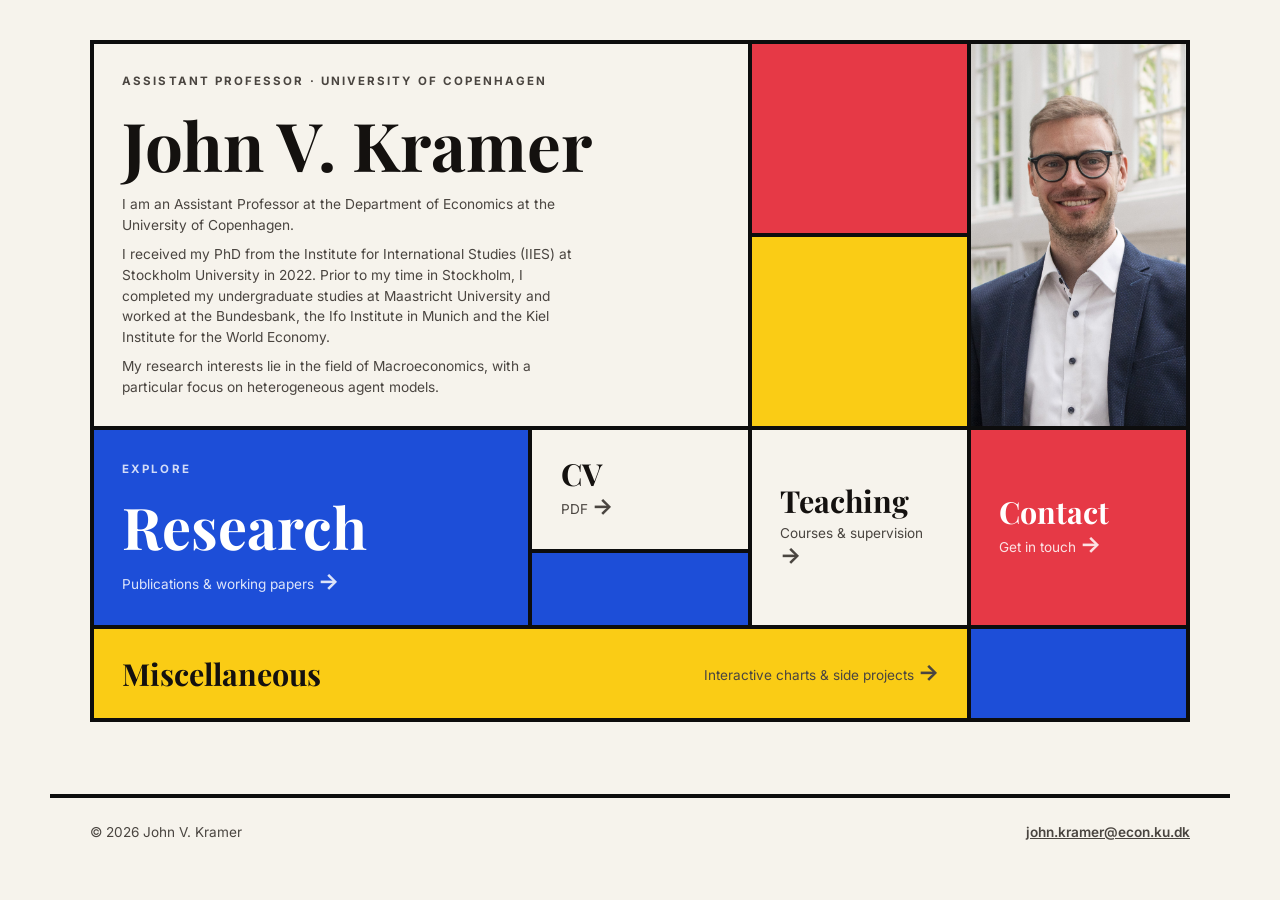
==== index.html @ a90455c8 "Condense research entries and restore landing bio - Fix Incidence paper title (Monetary Policy Acros" ====
<!DOCTYPE html>
<html lang="en">
<head>
  <meta charset="utf-8">
  <meta name="viewport" content="width=device-width, initial-scale=1">
  <title>John V. Kramer — Economist, University of Copenhagen</title>
  <meta name="description" content="John V. Kramer is an Assistant Professor at the Department of Economics, University of Copenhagen, working on macroeconomics and heterogeneous agent models.">
  <!-- Global site tag (gtag.js) - Google Analytics -->
  <script async src="https://www.googletagmanager.com/gtag/js?id=G-L3P6B0CP8H"></script>
  <script>
    window.dataLayer = window.dataLayer || [];
    function gtag(){dataLayer.push(arguments);}
    gtag('js', new Date());
    gtag('config', 'G-L3P6B0CP8H');
  </script>
  <link rel="preconnect" href="https://fonts.googleapis.com">
  <link rel="preconnect" href="https://fonts.gstatic.com" crossorigin>
  <link rel="stylesheet" href="https://fonts.googleapis.com/css2?family=Inter:wght@400;500;600;700;800&family=Playfair+Display:wght@500;600;700&display=swap">
  <link rel="stylesheet" href="assets/mondrian.css">
</head>
<body>
  <main class="home">
    <div class="home-grid">

      <header class="tile tile--name">
        <p class="eyebrow">Assistant Professor · University of Copenhagen</p>
        <h1>John V. Kramer</h1>
        <div class="bio">
          <p>I am an Assistant Professor at the Department of Economics at the University of Copenhagen.</p>
          <p>I received my PhD from the Institute for International Studies (IIES) at Stockholm University in 2022. Prior to my time in Stockholm, I completed my undergraduate studies at Maastricht University and worked at the Bundesbank, the Ifo Institute in Munich and the Kiel Institute for the World Economy.</p>
          <p>My research interests lie in the field of Macroeconomics, with a particular focus on heterogeneous agent models.</p>
        </div>
      </header>

      <div class="tile tile--red" aria-hidden="true"></div>
      <div class="tile tile--yellow" aria-hidden="true"></div>

      <div class="tile tile--photo">
        <img src="assets/FrejaWille_JKramer_04.jpg" alt="John V. Kramer" width="2108" height="2395">
      </div>

      <a class="tile nav-tile tile--research" href="research.html">
        <p class="eyebrow">Explore</p>
        <span class="nav-label">Research</span>
        <span class="nav-sub">Publications &amp; working papers <span class="arrow" aria-hidden="true">&rarr;</span></span>
      </a>

      <a class="tile nav-tile tile--cv" href="CV_Kramer.pdf" target="_blank" rel="noopener">
        <span class="nav-label">CV</span>
        <span class="nav-sub">PDF <span class="arrow" aria-hidden="true">&rarr;</span></span>
      </a>

      <div class="tile tile--blue" aria-hidden="true"></div>

      <a class="tile nav-tile tile--teaching" href="teaching.html">
        <span class="nav-label">Teaching</span>
        <span class="nav-sub">Courses &amp; supervision <span class="arrow" aria-hidden="true">&rarr;</span></span>
      </a>

      <a class="tile nav-tile tile--contact" href="contact.html">
        <span class="nav-label">Contact</span>
        <span class="nav-sub">Get in touch <span class="arrow" aria-hidden="true">&rarr;</span></span>
      </a>

      <a class="tile nav-tile tile--misc" href="misc.html">
        <span class="nav-label">Miscellaneous</span>
        <span class="nav-sub">Interactive charts &amp; side projects <span class="arrow" aria-hidden="true">&rarr;</span></span>
      </a>

      <div class="tile tile--extra" aria-hidden="true"></div>

    </div>
  </main>

  <footer class="site-footer">
    <span>&copy; <span id="yr"></span> John V. Kramer</span>
    <span><a href="mailto:john.kramer@econ.ku.dk">john.kramer@econ.ku.dk</a></span>
  </footer>
  <script>document.getElementById('yr').textContent = new Date().getFullYear();</script>
</body>
</html>
---- assets/mondrian.css ----
/* ==========================================================================
   Mondrian theme for John V. Kramer
   De Stijl grid — adapted from the Mondrian design system in
   github.com/jpgsantos/jpgsantos.github.io (palette, rules, primary blocks).
   Self-contained: no build step required.
   ========================================================================== */

:root {
  --ink: #0d0d0d;
  --paper: #f6f3ec;
  --paper-soft: #ece7da;
  --text: #14110f;
  --text-soft: #4a4540;
  --red: #e63946;
  --blue: #1d4ed8;
  --yellow: #facc15;
  --rule: 4px;
  --font-sans: "Inter", "Segoe UI", system-ui, sans-serif;
  --font-display: "Playfair Display", Georgia, serif;
  --maxw: 1180px;
}

* { box-sizing: border-box; }

html { -webkit-text-size-adjust: 100%; }

body {
  margin: 0;
  background: var(--paper);
  color: var(--text);
  font-family: var(--font-sans);
  line-height: 1.6;
  -webkit-font-smoothing: antialiased;
}

a { color: inherit; }

.eyebrow {
  font-size: 0.72rem;
  font-weight: 700;
  letter-spacing: 0.18em;
  text-transform: uppercase;
  color: var(--text-soft);
  margin: 0 0 0.6rem;
}

/* ---- Site header bar (used on subpages) ---------------------------------- */
.site-header {
  display: flex;
  align-items: center;
  justify-content: space-between;
  flex-wrap: wrap;
  gap: 0.75rem 1.5rem;
  padding: 1rem clamp(1rem, 4vw, 2.5rem);
  background: var(--paper);
  border-bottom: var(--rule) solid var(--ink);
}
.site-brand {
  font-family: var(--font-display);
  font-weight: 700;
  font-size: 1.25rem;
  text-decoration: none;
  color: var(--ink);
}
.site-nav {
  display: flex;
  flex-wrap: wrap;
  gap: 0.4rem;
}
.site-nav a {
  text-decoration: none;
  font-weight: 600;
  font-size: 0.9rem;
  letter-spacing: 0.04em;
  text-transform: uppercase;
  padding: 0.4rem 0.7rem;
  border: 2px solid var(--ink);
  background: var(--paper);
  transition: background 0.15s ease, color 0.15s ease;
}
.site-nav a:hover { background: var(--ink); color: var(--paper); }
.site-nav a[aria-current="page"] { background: var(--yellow); }

/* ==========================================================================
   Landing grid
   ========================================================================== */
.home {
  max-width: var(--maxw);
  margin: 0 auto;
  padding: clamp(1rem, 4vw, 2.5rem);
}

.home-grid {
  display: grid;
  gap: var(--rule);
  background: var(--ink);
  border: var(--rule) solid var(--ink);
  grid-template-columns: repeat(5, 1fr);
  grid-auto-rows: minmax(72px, auto);
  grid-template-areas:
    "name     name     name     red      photo"
    "name     name     name     yellow   photo"
    "research research cv       teaching contact"
    "research research blue     teaching contact"
    "misc     misc     misc     misc     extra";
}

.tile {
  background: var(--paper);
  padding: clamp(1.1rem, 2.2vw, 1.9rem);
  display: flex;
  flex-direction: column;
  justify-content: center;
  min-width: 0;
}

/* Name / intro */
.tile--name { grid-area: name; gap: 0.4rem; }
.tile--name h1 {
  font-family: var(--font-display);
  font-weight: 700;
  font-size: clamp(2.4rem, 1.6rem + 3.8vw, 4.2rem);
  line-height: 1.02;
  margin: 0.2rem 0 0.6rem;
}
.tile--name p.lede {
  margin: 0;
  font-size: clamp(1rem, 0.96rem + 0.3vw, 1.15rem);
  color: var(--text-soft);
  max-width: 46ch;
}
.tile--name .bio { margin: 0; }
.tile--name .bio p {
  margin: 0 0 0.55rem;
  font-size: 0.86rem;
  line-height: 1.5;
  color: var(--text-soft);
  max-width: 50ch;
}
.tile--name .bio p:last-child { margin-bottom: 0; }

/* Photo */
.tile--photo {
  grid-area: photo;
  background: var(--paper-soft);
  padding: 0;
  overflow: hidden;
}
.tile--photo img { width: 100%; height: 100%; object-fit: cover; object-position: 50% 28%; display: block; }
.tile--photo .photo-placeholder {
  display: flex;
  align-items: center;
  justify-content: center;
  width: 100%;
  height: 100%;
  min-height: 180px;
  font-family: var(--font-display);
  font-weight: 700;
  font-size: clamp(2rem, 5vw, 3.4rem);
  color: var(--text-soft);
  letter-spacing: 0.05em;
}

/* Decorative primary blocks */
.tile--red    { grid-area: red;    background: var(--red); }
.tile--yellow { grid-area: yellow; background: var(--yellow); }
.tile--blue   { grid-area: blue;   background: var(--blue); }

/* Navigation tiles */
.nav-tile {
  text-decoration: none;
  color: inherit;
  position: relative;
  transition: transform 0.12s ease, box-shadow 0.12s ease, background 0.15s ease;
}
.nav-tile .nav-label {
  font-family: var(--font-display);
  font-weight: 700;
  line-height: 1.05;
}
.nav-tile .nav-sub {
  font-size: 0.85rem;
  color: var(--text-soft);
  margin-top: 0.35rem;
}
.nav-tile .arrow { font-weight: 700; font-size: 1.4rem; line-height: 1; }
.nav-tile:hover { transform: translate(-3px, -3px); box-shadow: 6px 6px 0 var(--ink); z-index: 2; }
.nav-tile:focus-visible { outline: 4px solid var(--blue); outline-offset: -4px; }

/* Research = primary, dominant */
.tile--research {
  grid-area: research;
  background: var(--blue);
  color: #fff;
  gap: 0.5rem;
}
.tile--research .eyebrow { color: rgba(255, 255, 255, 0.8); }
.tile--research .nav-label { font-size: clamp(2.2rem, 1.4rem + 3.2vw, 3.6rem); }
.tile--research .nav-sub { color: rgba(255, 255, 255, 0.85); }
.tile--research:hover { box-shadow: 6px 6px 0 var(--ink); }

.tile--cv       { grid-area: cv; }
.tile--teaching { grid-area: teaching; }
.tile--contact  { grid-area: contact; background: var(--red); color: #fff; }
.tile--contact .nav-sub { color: rgba(255, 255, 255, 0.85); }

.tile--cv .nav-label,
.tile--teaching .nav-label,
.tile--contact .nav-label { font-size: clamp(1.4rem, 1rem + 1.4vw, 1.9rem); }

/* Miscellaneous = wide bottom strip */
.tile--misc {
  grid-area: misc;
  flex-direction: row;
  align-items: center;
  justify-content: space-between;
  gap: 1rem;
  background: var(--yellow);
}
.tile--misc .nav-label { font-size: clamp(1.4rem, 1rem + 1.4vw, 1.9rem); }
.tile--misc .nav-sub { margin-top: 0; }
.tile--extra { grid-area: extra; background: var(--blue); }

/* ==========================================================================
   Content pages (Research, Teaching, Contact)
   ========================================================================== */
.page {
  max-width: 920px;
  margin: 0 auto;
  padding: clamp(1.5rem, 5vw, 3.5rem) clamp(1rem, 4vw, 2.5rem) 4rem;
}
.page-title {
  font-family: var(--font-display);
  font-weight: 700;
  font-size: clamp(2.2rem, 1.5rem + 3vw, 3.4rem);
  line-height: 1.05;
  margin: 0.2rem 0 2rem;
  position: relative;
  padding-bottom: 1rem;
}
.page-title::after {
  content: "";
  position: absolute;
  left: 0;
  bottom: 0;
  width: 120px;
  height: var(--rule);
  background: var(--red);
}

.section { margin-bottom: 3rem; }
.section > h2 {
  font-family: var(--font-display);
  font-size: 1.6rem;
  font-weight: 700;
  margin: 0 0 1.2rem;
  padding-left: 0.85rem;
  border-left: var(--rule) solid var(--blue);
}

/* Publication / paper cards */
.paper {
  border: 3px solid var(--ink);
  background: var(--paper);
  padding: 0.95rem 1.15rem;
  margin-bottom: 0.8rem;
  box-shadow: 5px 5px 0 var(--ink);
}
.paper h3 {
  font-family: var(--font-display);
  font-size: 1.12rem;
  margin: 0 0 0.15rem;
  line-height: 1.22;
}
.paper .authors { color: var(--text-soft); margin: 0; font-size: 0.9rem; }
.paper .venue { font-weight: 600; margin: 0.05rem 0 0; font-size: 0.9rem; }
.paper .venue em { font-style: italic; }
.paper .paper-links { margin-top: 0.55rem; display: flex; flex-wrap: wrap; align-items: flex-start; gap: 0.4rem; }
.paper .paper-links a {
  text-decoration: none;
  font-size: 0.72rem;
  font-weight: 700;
  letter-spacing: 0.03em;
  text-transform: uppercase;
  padding: 0.22rem 0.5rem;
  border: 2px solid var(--ink);
  background: var(--paper);
  transition: background 0.15s ease, color 0.15s ease;
}
.paper .paper-links a:hover { background: var(--ink); color: var(--paper); }
.paper .tag {
  display: inline-block;
  font-size: 0.7rem;
  font-weight: 700;
  letter-spacing: 0.08em;
  text-transform: uppercase;
  padding: 0.15rem 0.5rem;
  margin-left: 0.4rem;
  background: var(--yellow);
  vertical-align: middle;
}
.paper .authors a { color: var(--blue); text-decoration: none; border-bottom: 1px solid currentColor; }
.paper .authors a:hover { background: var(--blue); color: #fff; border-bottom-color: transparent; }

/* Expandable abstract — inline button in the links row, leftmost */
.abstract-toggle { margin: 0; }
.abstract-toggle[open] { flex-basis: 100%; }
.abstract-toggle > summary {
  cursor: pointer;
  list-style: none;
  display: inline-flex;
  align-items: center;
  gap: 0.35rem;
  font-size: 0.72rem;
  font-weight: 700;
  letter-spacing: 0.03em;
  text-transform: uppercase;
  padding: 0.22rem 0.5rem;
  border: 2px solid var(--ink);
  background: var(--paper);
  transition: background 0.15s ease, color 0.15s ease;
  width: max-content;
}
.abstract-toggle > summary::-webkit-details-marker { display: none; }
.abstract-toggle > summary::after { content: "+"; font-size: 0.9rem; line-height: 1; }
.abstract-toggle[open] > summary::after { content: "\2013"; }
.abstract-toggle > summary:hover { background: var(--ink); color: var(--paper); }
.abstract-toggle .abstract {
  margin-top: 0.55rem;
  padding: 0.8rem 1rem;
  background: var(--paper-soft);
  border-left: var(--rule) solid var(--yellow);
  font-size: 0.9rem;
  line-height: 1.5;
  color: var(--text);
}
.abstract-toggle .abstract p { margin: 0; }

/* Generic content rows (teaching, contact) */
.entry { margin-bottom: 1.4rem; }
.entry .when {
  font-size: 0.78rem;
  font-weight: 700;
  letter-spacing: 0.06em;
  text-transform: uppercase;
  color: var(--text-soft);
}
.entry .what { font-size: 1.05rem; font-weight: 600; margin: 0.1rem 0; }
.entry .detail { color: var(--text-soft); margin: 0; }

.contact-grid {
  display: grid;
  grid-template-columns: repeat(auto-fit, minmax(220px, 1fr));
  gap: var(--rule);
  background: var(--ink);
  border: var(--rule) solid var(--ink);
}
.contact-card {
  background: var(--paper);
  padding: 1.3rem 1.4rem;
  text-decoration: none;
  color: inherit;
  transition: background 0.15s ease, color 0.15s ease;
}
.contact-card:hover { background: var(--ink); color: var(--paper); }
.contact-card .label {
  font-size: 0.72rem;
  font-weight: 700;
  letter-spacing: 0.14em;
  text-transform: uppercase;
  color: var(--text-soft);
}
.contact-card:hover .label { color: var(--paper); }
.contact-card .value { font-weight: 600; margin-top: 0.25rem; word-break: break-word; }

.address-block {
  border: 3px solid var(--ink);
  box-shadow: 5px 5px 0 var(--ink);
  padding: 1.2rem 1.4rem;
  margin-top: 1.5rem;
  background: var(--paper);
}
.address-block p { margin: 0.15rem 0; }

/* ---- Footer -------------------------------------------------------------- */
.site-footer {
  border-top: var(--rule) solid var(--ink);
  padding: 1.5rem clamp(1rem, 4vw, 2.5rem);
  display: flex;
  flex-wrap: wrap;
  gap: 0.5rem 1.5rem;
  align-items: center;
  justify-content: space-between;
  font-size: 0.85rem;
  color: var(--text-soft);
  max-width: var(--maxw);
  margin: 2rem auto 0;
}
.site-footer a { font-weight: 600; }

/* ==========================================================================
   Responsive
   ========================================================================== */
@media (max-width: 820px) {
  .home-grid {
    grid-template-columns: repeat(2, 1fr);
    grid-template-areas:
      "name     name"
      "photo    photo"
      "red      yellow"
      "research research"
      "cv       teaching"
      "contact  blue"
      "misc     misc"
      "extra    extra";
  }
  .tile--photo .photo-placeholder { min-height: 220px; }
  .tile--red, .tile--yellow, .tile--blue, .tile--extra { min-height: 56px; }
}

@media (max-width: 480px) {
  .home-grid {
    grid-template-columns: 1fr 1fr;
    grid-template-areas:
      "name     name"
      "photo    photo"
      "red      yellow"
      "research research"
      "cv       cv"
      "teaching teaching"
      "contact  contact"
      "misc     misc"
      "blue     blue"
      "extra    extra";
  }
}

@media (prefers-reduced-motion: reduce) {
  .nav-tile, .nav-tile:hover { transform: none; transition: none; }
}
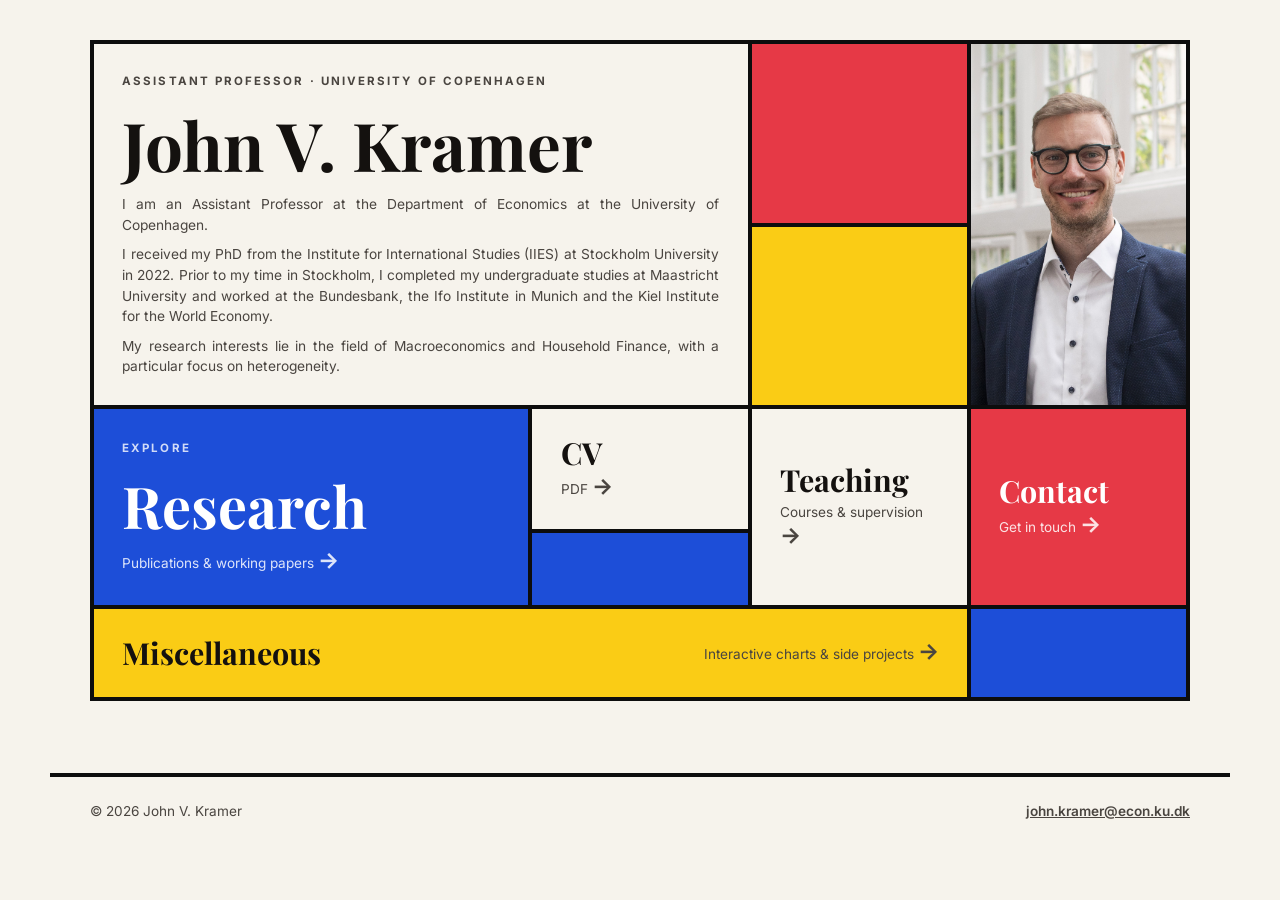
==== commit 4303a7af: "update research bio" ====
--- a/index.html
+++ b/index.html
@@ -28,7 +28,7 @@
         <div class="bio">
           <p>I am an Assistant Professor at the Department of Economics at the University of Copenhagen.</p>
           <p>I received my PhD from the Institute for International Studies (IIES) at Stockholm University in 2022. Prior to my time in Stockholm, I completed my undergraduate studies at Maastricht University and worked at the Bundesbank, the Ifo Institute in Munich and the Kiel Institute for the World Economy.</p>
-          <p>My research interests lie in the field of Macroeconomics, with a particular focus on heterogeneous agent models.</p>
+          <p>My research interests lie in the field of Macroeconomics and Household Finance, with a particular focus on heterogeneity.</p>
         </div>
       </header>
 
--- a/assets/mondrian.css
+++ b/assets/mondrian.css
@@ -115,7 +115,7 @@
 }
 
 /* Name / intro */
-.tile--name { grid-area: name; gap: 0.4rem; }
+.tile--name { grid-area: name; gap: 0.4rem; justify-content: flex-start; }
 .tile--name h1 {
   font-family: var(--font-display);
   font-weight: 700;
@@ -135,7 +135,10 @@
   font-size: 0.86rem;
   line-height: 1.5;
   color: var(--text-soft);
-  max-width: 50ch;
+  max-width: none;
+  text-align: justify;
+  hyphens: auto;
+  -webkit-hyphens: auto;
 }
 .tile--name .bio p:last-child { margin-bottom: 0; }
 
@@ -334,7 +337,7 @@
   line-height: 1.5;
   color: var(--text);
 }
-.abstract-toggle .abstract p { margin: 0; }
+.abstract-toggle .abstract p { margin: 0; text-align: justify; hyphens: auto; -webkit-hyphens: auto; }
 
 /* Generic content rows (teaching, contact) */
 .entry { margin-bottom: 1.4rem; }
@@ -363,6 +366,9 @@
   transition: background 0.15s ease, color 0.15s ease;
 }
 .contact-card:hover { background: var(--ink); color: var(--paper); }
+.contact-card--static { cursor: default; }
+.contact-card--static:hover { background: var(--paper); color: inherit; }
+.contact-card--static:hover .label { color: var(--text-soft); }
 .contact-card .label {
   font-size: 0.72rem;
   font-weight: 700;
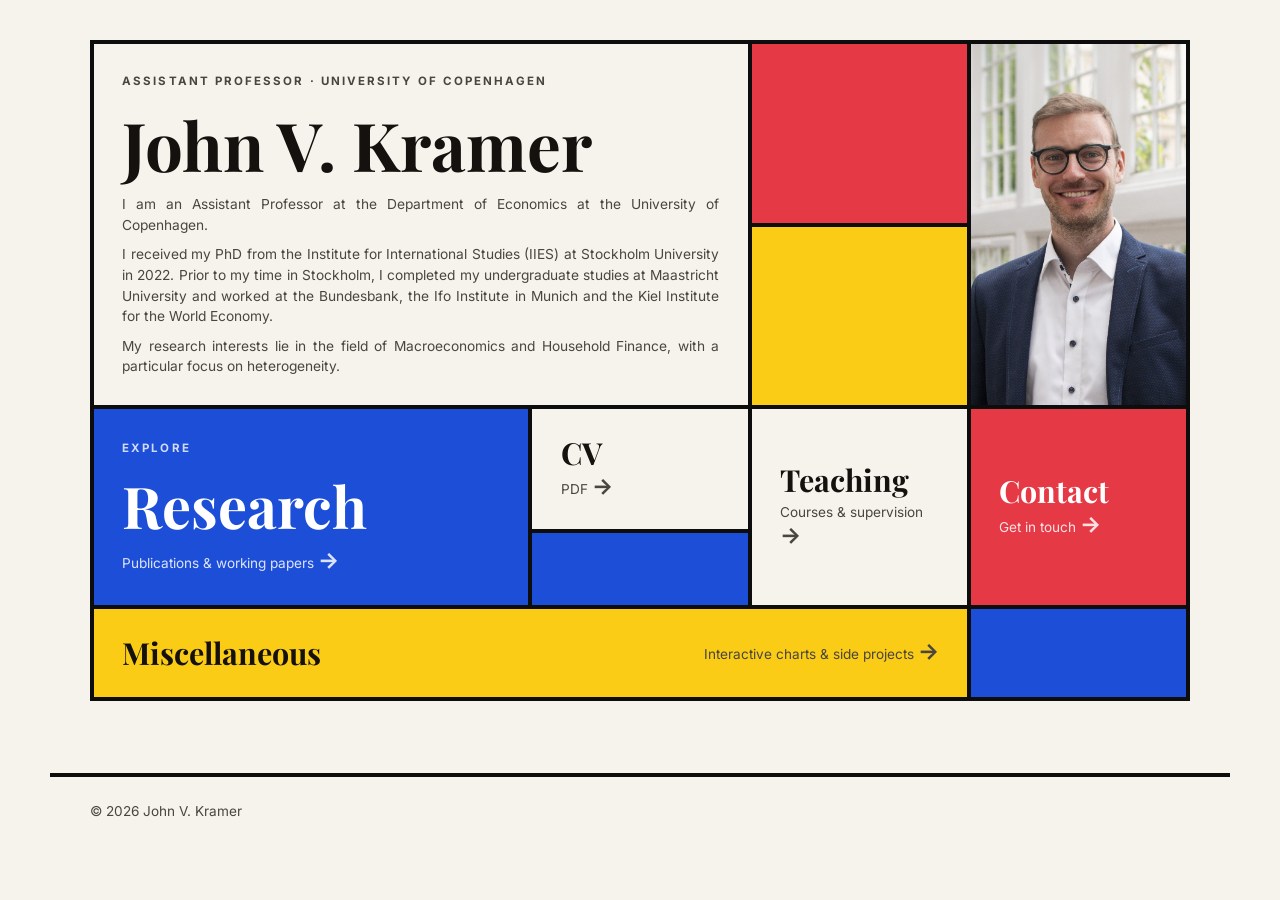
==== commit 4aa5b5a7: "Remove footer email link from all pages Drop the mailto link in the bottom-right footer across every" ====
--- a/index.html
+++ b/index.html
@@ -74,7 +74,6 @@
 
   <footer class="site-footer">
     <span>&copy; <span id="yr"></span> John V. Kramer</span>
-    <span><a href="mailto:john.kramer@econ.ku.dk">john.kramer@econ.ku.dk</a></span>
   </footer>
   <script>document.getElementById('yr').textContent = new Date().getFullYear();</script>
 </body>
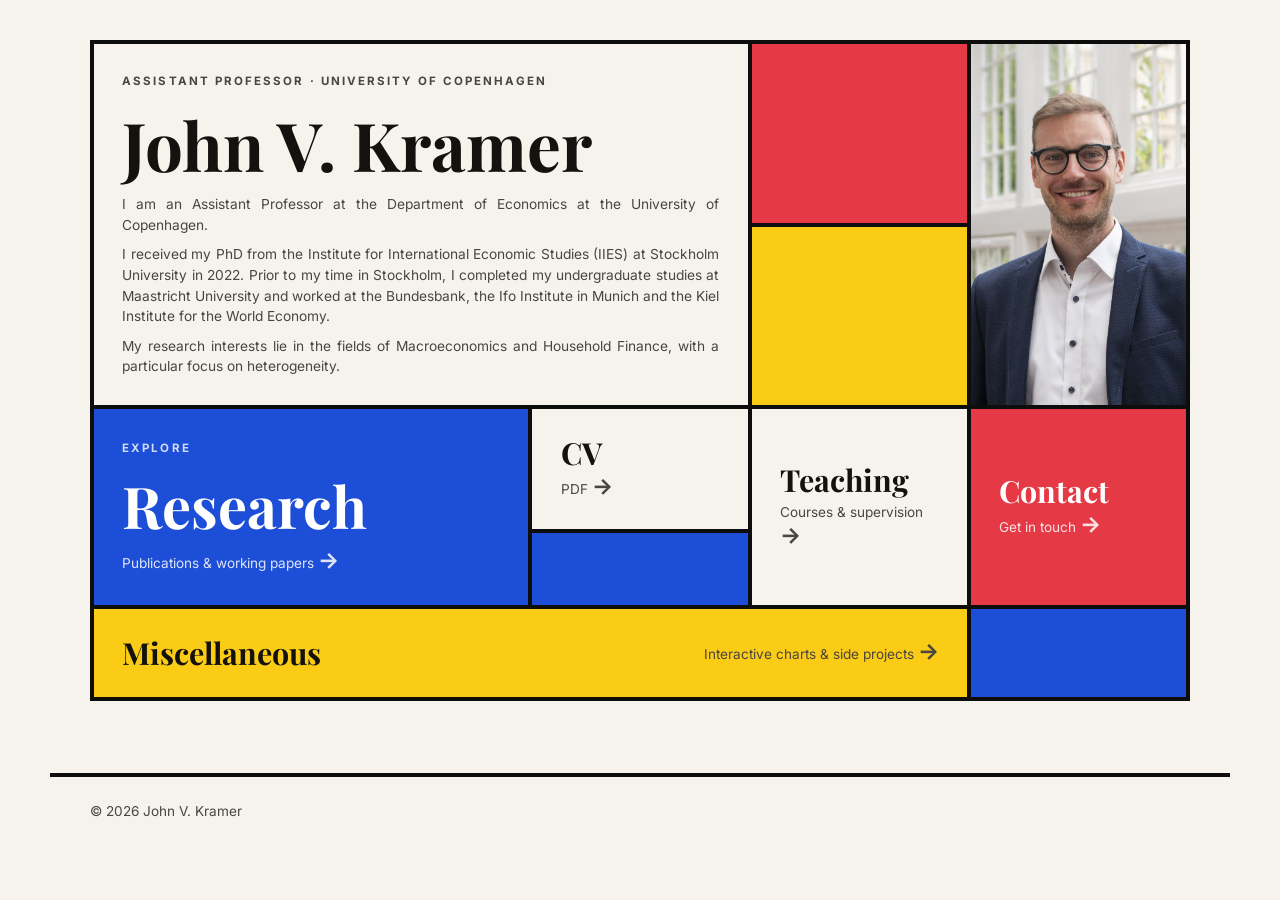
==== commit 002ea71a: "Update index.html" ====
--- a/index.html
+++ b/index.html
@@ -5,14 +5,6 @@
   <meta name="viewport" content="width=device-width, initial-scale=1">
   <title>John V. Kramer — Economist, University of Copenhagen</title>
   <meta name="description" content="John V. Kramer is an Assistant Professor at the Department of Economics, University of Copenhagen, working on macroeconomics and heterogeneous agent models.">
-  <!-- Global site tag (gtag.js) - Google Analytics -->
-  <script async src="https://www.googletagmanager.com/gtag/js?id=G-L3P6B0CP8H"></script>
-  <script>
-    window.dataLayer = window.dataLayer || [];
-    function gtag(){dataLayer.push(arguments);}
-    gtag('js', new Date());
-    gtag('config', 'G-L3P6B0CP8H');
-  </script>
   <link rel="preconnect" href="https://fonts.googleapis.com">
   <link rel="preconnect" href="https://fonts.gstatic.com" crossorigin>
   <link rel="stylesheet" href="https://fonts.googleapis.com/css2?family=Inter:wght@400;500;600;700;800&family=Playfair+Display:wght@500;600;700&display=swap">
@@ -27,8 +19,8 @@
         <h1>John V. Kramer</h1>
         <div class="bio">
           <p>I am an Assistant Professor at the Department of Economics at the University of Copenhagen.</p>
-          <p>I received my PhD from the Institute for International Studies (IIES) at Stockholm University in 2022. Prior to my time in Stockholm, I completed my undergraduate studies at Maastricht University and worked at the Bundesbank, the Ifo Institute in Munich and the Kiel Institute for the World Economy.</p>
-          <p>My research interests lie in the field of Macroeconomics and Household Finance, with a particular focus on heterogeneity.</p>
+          <p>I received my PhD from the Institute for International Economic Studies (IIES) at Stockholm University in 2022. Prior to my time in Stockholm, I completed my undergraduate studies at Maastricht University and worked at the Bundesbank, the Ifo Institute in Munich and the Kiel Institute for the World Economy.</p>
+          <p>My research interests lie in the fields of Macroeconomics and Household Finance, with a particular focus on heterogeneity.</p>
         </div>
       </header>
 
@@ -45,7 +37,7 @@
         <span class="nav-sub">Publications &amp; working papers <span class="arrow" aria-hidden="true">&rarr;</span></span>
       </a>
 
-      <a class="tile nav-tile tile--cv" href="CV_Kramer.pdf" target="_blank" rel="noopener">
+      <a class="tile nav-tile tile--cv" href="CV_Kramer.pdf" target="_blank" rel="noopener" data-goatcounter-click="cv-download" data-goatcounter-title="CV download (home)">
         <span class="nav-label">CV</span>
         <span class="nav-sub">PDF <span class="arrow" aria-hidden="true">&rarr;</span></span>
       </a>
@@ -76,5 +68,7 @@
     <span>&copy; <span id="yr"></span> John V. Kramer</span>
   </footer>
   <script>document.getElementById('yr').textContent = new Date().getFullYear();</script>
+  <!-- GoatCounter: privacy-friendly, cookieless analytics -->
+  <script data-goatcounter="https://jvkramer.goatcounter.com/count" async src="//gc.zgo.at/count.js"></script>
 </body>
 </html>
